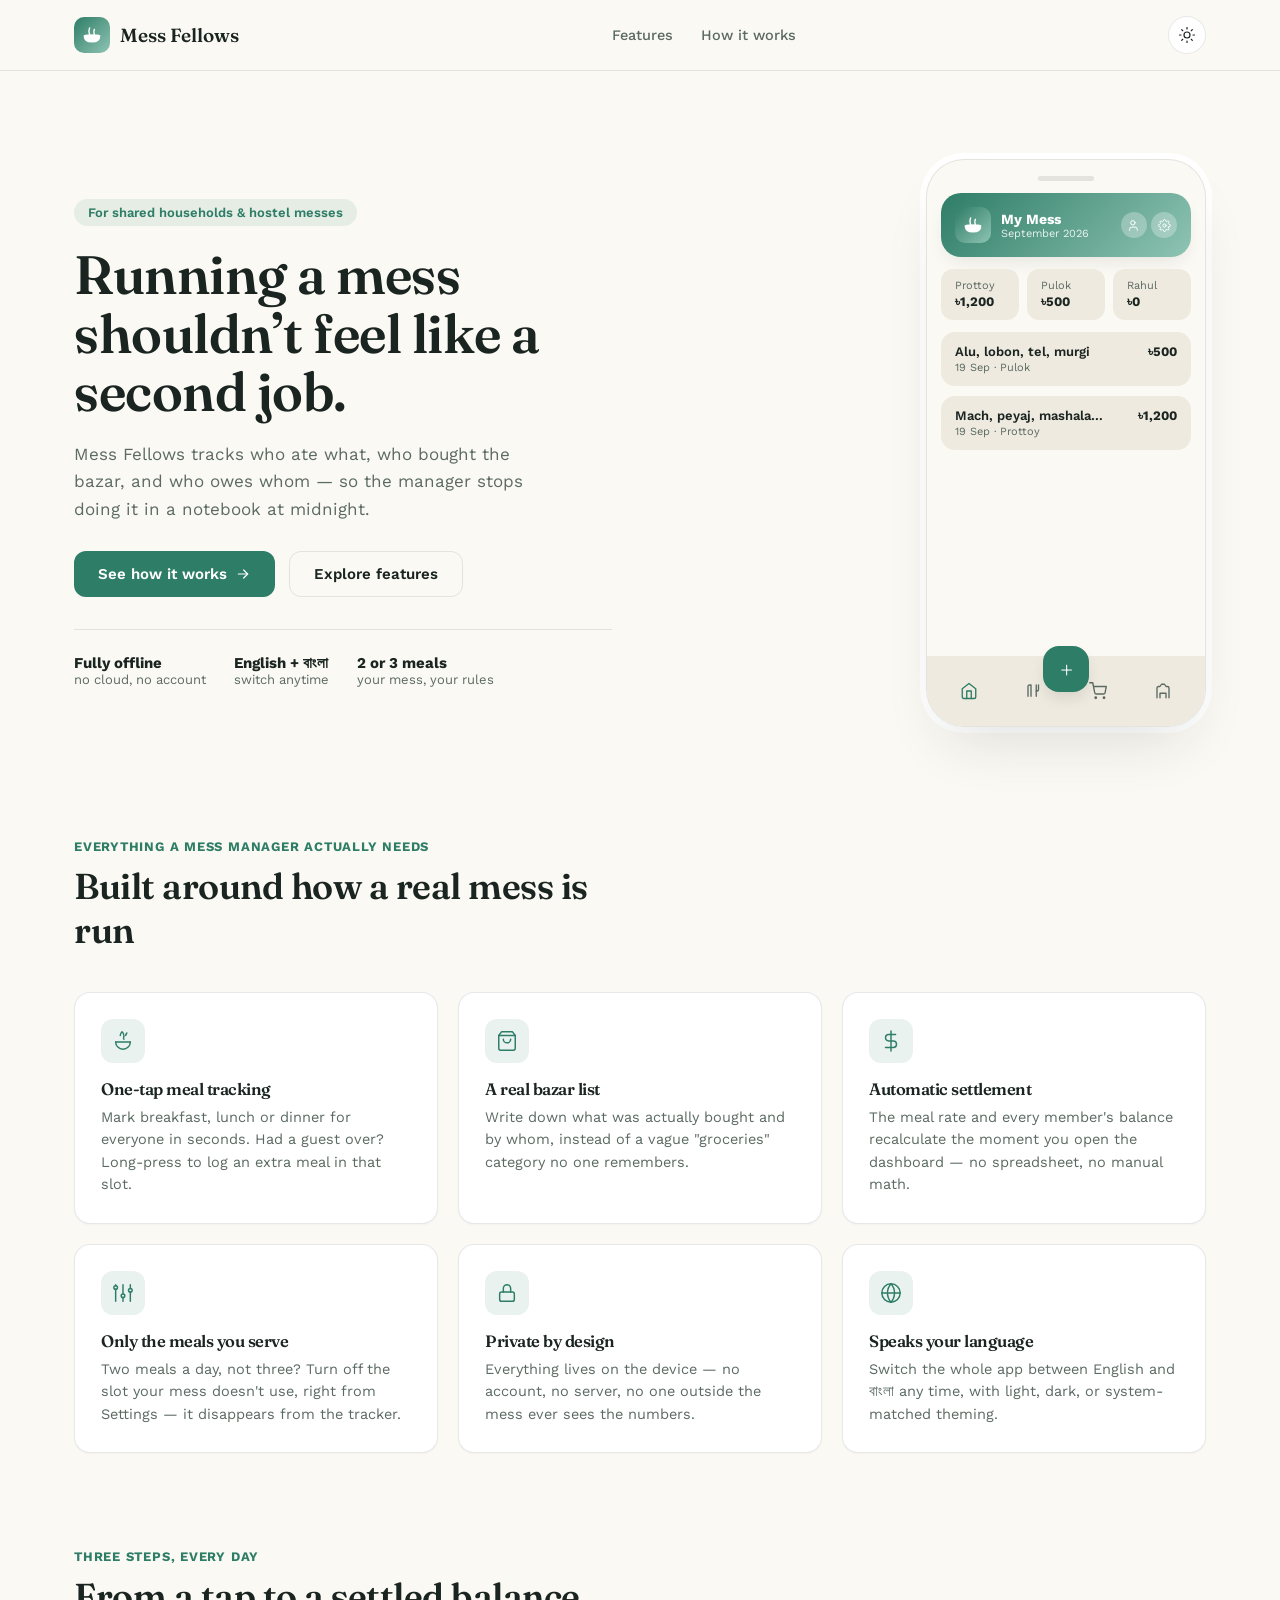
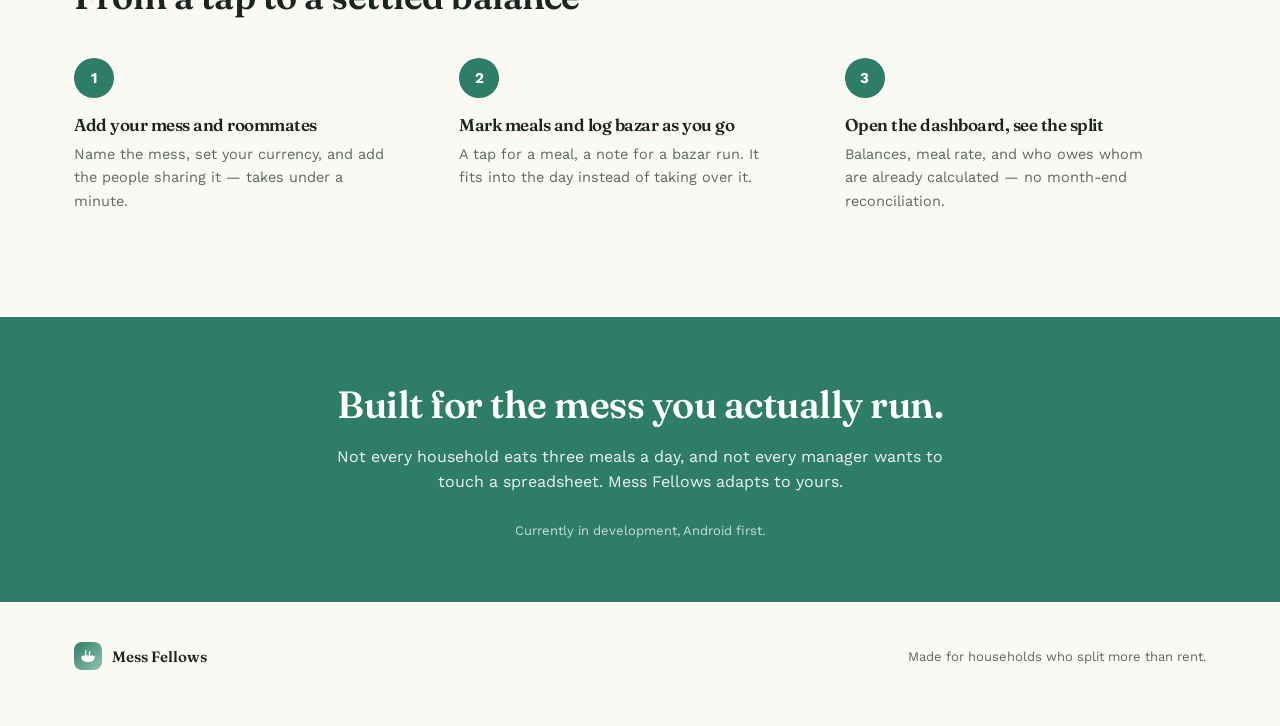
==== landing/index.html @ 395655fb "feat(landing): add a static marketing landing page Self-contained HTML/CSS/JS with no build step, re" ====
<!doctype html>
<html lang="en">
<head>
<meta charset="utf-8">
<meta name="viewport" content="width=device-width, initial-scale=1">
<title>Mess Fellows — meal &amp; bazar tracking for shared households</title>
<meta name="description" content="Mess Fellows tracks who ate what, who bought the bazar, and who owes whom — offline, private, and bilingual (English + বাংলা).">
<meta name="theme-color" content="#2E7D67">

<meta property="og:type" content="website">
<meta property="og:title" content="Mess Fellows — meal & bazar tracking for shared households">
<meta property="og:description" content="Tracks who ate what, who bought the bazar, and who owes whom. Offline, private, and bilingual.">
<meta name="twitter:card" content="summary">
<meta name="twitter:title" content="Mess Fellows">
<meta name="twitter:description" content="Meal & bazar tracking for shared households — offline, private, bilingual.">

<link rel="icon" type="image/svg+xml" href="favicon.svg">
<link rel="preconnect" href="https://fonts.googleapis.com">
<link rel="preconnect" href="https://fonts.gstatic.com" crossorigin>
<link href="https://fonts.googleapis.com/css2?family=Fraunces:opsz,wght@9..144,500;9..144,600;9..144,700&family=Work+Sans:wght@400;500;600;700&display=swap" rel="stylesheet">
<link rel="stylesheet" href="styles.css">
</head>
<body>

<header class="nav">
  <div class="wrap nav-inner">
    <a href="#top" class="brand">
      <span class="brand-mark" aria-hidden="true">
        <svg viewBox="0 0 100 100" width="20" height="20">
          <path d="M8 54 Q8 88 50 88 Q92 88 92 54 Q92 47 50 47 Q8 47 8 54 Z" fill="#fff"/>
          <ellipse cx="50" cy="54" rx="42" ry="7" fill="#fff" opacity=".62"/>
          <path d="M38 50 C38 40 30 36 38 15" stroke="#fff" stroke-width="7" stroke-linecap="round" fill="none"/>
          <path d="M62 50 C62 42 54 38 62 22" stroke="#fff" stroke-width="7" stroke-linecap="round" fill="none"/>
        </svg>
      </span>
      Mess Fellows
    </a>
    <nav class="nav-links" aria-label="Primary">
      <a href="#features">Features</a>
      <a href="#how-it-works">How it works</a>
    </nav>
    <button id="theme-toggle" class="theme-toggle" type="button" aria-label="Toggle dark mode">
      <svg id="icon-sun" width="18" height="18" viewBox="0 0 24 24" fill="none" stroke="currentColor" stroke-width="1.6" stroke-linecap="round" stroke-linejoin="round"><circle cx="12" cy="12" r="4"/><path d="M12 2v2"/><path d="M12 20v2"/><path d="M4.9 4.9l1.4 1.4"/><path d="M17.7 17.7l1.4 1.4"/><path d="M2 12h2"/><path d="M20 12h2"/><path d="M4.9 19.1l1.4-1.4"/><path d="M17.7 6.3l1.4-1.4"/></svg>
      <svg id="icon-moon" width="18" height="18" viewBox="0 0 24 24" fill="none" stroke="currentColor" stroke-width="1.6" stroke-linecap="round" stroke-linejoin="round" style="display:none"><path d="M21 12.8A9 9 0 1 1 11.2 3 7 7 0 0 0 21 12.8Z"/></svg>
    </button>
  </div>
</header>

<main id="top">
  <section class="hero">
    <div class="wrap hero-row">
      <div class="hero-copy reveal">
        <div class="eyebrow-badge">For shared households &amp; hostel messes</div>
        <h1>Running a mess shouldn&rsquo;t feel like a second job.</h1>
        <p class="lede">Mess Fellows tracks who ate what, who bought the bazar, and who owes whom — so the manager stops doing it in a notebook at midnight.</p>
        <div class="hero-actions">
          <a href="#how-it-works" class="btn btn-primary">
            See how it works
            <svg width="16" height="16" viewBox="0 0 24 24" fill="none" stroke="currentColor" stroke-width="1.8" stroke-linecap="round" stroke-linejoin="round"><path d="M5 12h14"/><path d="M13 6l6 6-6 6"/></svg>
          </a>
          <a href="#features" class="btn btn-ghost">Explore features</a>
        </div>
        <div class="stats-row">
          <div class="stat">
            <div class="stat-title">Fully offline</div>
            <div class="stat-sub">no cloud, no account</div>
          </div>
          <div class="stat">
            <div class="stat-title">English + বাংলা</div>
            <div class="stat-sub">switch anytime</div>
          </div>
          <div class="stat">
            <div class="stat-title">2 or 3 meals</div>
            <div class="stat-sub">your mess, your rules</div>
          </div>
        </div>
      </div>

      <div class="hero-art reveal">
        <div class="phone">
          <div class="phone-notch"></div>
          <div class="phone-header">
            <div class="phone-logo">
              <svg viewBox="0 0 100 100" width="20" height="20">
                <path d="M8 54 Q8 88 50 88 Q92 88 92 54 Q92 47 50 47 Q8 47 8 54 Z" fill="#fff"/>
                <ellipse cx="50" cy="54" rx="42" ry="7" fill="#fff" opacity=".62"/>
                <path d="M38 50 C38 40 30 36 38 15" stroke="#fff" stroke-width="7" stroke-linecap="round" fill="none"/>
                <path d="M62 50 C62 42 54 38 62 22" stroke="#fff" stroke-width="7" stroke-linecap="round" fill="none"/>
              </svg>
            </div>
            <div class="phone-title-group">
              <div class="phone-title">My Mess</div>
              <div class="phone-sub">September 2026</div>
            </div>
            <div class="phone-actions">
              <span class="phone-action-btn" aria-hidden="true">
                <svg width="13" height="13" viewBox="0 0 24 24" fill="none" stroke="currentColor" stroke-width="1.8" stroke-linecap="round" stroke-linejoin="round"><path d="M17 21v-2a4 4 0 0 0-4-4H7a4 4 0 0 0-4 4v2"/><circle cx="9" cy="7" r="4"/></svg>
              </span>
              <span class="phone-action-btn" aria-hidden="true">
                <svg width="13" height="13" viewBox="0 0 24 24" fill="none" stroke="currentColor" stroke-width="1.8" stroke-linecap="round" stroke-linejoin="round"><circle cx="12" cy="12" r="3"/><path d="M19.4 15a1.65 1.65 0 0 0 .33 1.82l.06.06a2 2 0 1 1-2.83 2.83l-.06-.06a1.65 1.65 0 0 0-1.82-.33 1.65 1.65 0 0 0-1 1.51V21a2 2 0 0 1-4 0v-.09A1.65 1.65 0 0 0 9 19.4a1.65 1.65 0 0 0-1.82.33l-.06.06a2 2 0 1 1-2.83-2.83l.06-.06A1.65 1.65 0 0 0 4.68 15a1.65 1.65 0 0 0-1.51-1H3a2 2 0 0 1 0-4h.09A1.65 1.65 0 0 0 4.6 9a1.65 1.65 0 0 0-.33-1.82l-.06-.06a2 2 0 1 1 2.83-2.83l.06.06A1.65 1.65 0 0 0 9 4.6a1.65 1.65 0 0 0 1-1.51V3a2 2 0 0 1 4 0v.09a1.65 1.65 0 0 0 1 1.51 1.65 1.65 0 0 0 1.82-.33l.06-.06a2 2 0 1 1 2.83 2.83l-.06.06A1.65 1.65 0 0 0 19.4 9a1.65 1.65 0 0 0 1.51 1H21a2 2 0 0 1 0 4h-.09a1.65 1.65 0 0 0-1.51 1z"/></svg>
              </span>
            </div>
          </div>

          <div class="phone-chips">
            <div class="chip"><div class="chip-label">Prottoy</div><div class="chip-amount">৳1,200</div></div>
            <div class="chip"><div class="chip-label">Pulok</div><div class="chip-amount">৳500</div></div>
            <div class="chip"><div class="chip-label">Rahul</div><div class="chip-amount">৳0</div></div>
          </div>

          <div class="phone-entry">
            <div class="entry-text">
              <div class="entry-title">Alu, lobon, tel, murgi</div>
              <div class="entry-meta">19 Sep · Pulok</div>
            </div>
            <div class="entry-amount">৳500</div>
          </div>
          <div class="phone-entry">
            <div class="entry-text">
              <div class="entry-title">Mach, peyaj, mashala, sobji&hellip;</div>
              <div class="entry-meta">19 Sep · Prottoy</div>
            </div>
            <div class="entry-amount">৳1,200</div>
          </div>

          <div class="phone-navbar">
            <svg class="nav-icon active" width="18" height="18" viewBox="0 0 24 24" fill="none" stroke="currentColor" stroke-width="1.8" stroke-linecap="round" stroke-linejoin="round"><path d="M3 9l9-7 9 7v11a2 2 0 0 1-2 2H5a2 2 0 0 1-2-2z"/><path d="M9 22V12h6v10"/></svg>
            <svg class="nav-icon" width="18" height="18" viewBox="0 0 24 24" fill="none" stroke="currentColor" stroke-width="1.8" stroke-linecap="round" stroke-linejoin="round"><path d="M4 19V6a2 2 0 0 1 2-2h2v15"/><path d="M15 4v15"/><path d="M18 4v6a2 2 0 0 1-2 2h-1"/></svg>
            <svg class="nav-icon" width="18" height="18" viewBox="0 0 24 24" fill="none" stroke="currentColor" stroke-width="1.8" stroke-linecap="round" stroke-linejoin="round"><circle cx="9" cy="21" r="1"/><circle cx="20" cy="21" r="1"/><path d="M1 1h4l2.68 13.39a2 2 0 0 0 2 1.61h9.72a2 2 0 0 0 2-1.61L23 6H6"/></svg>
            <svg class="nav-icon" width="18" height="18" viewBox="0 0 24 24" fill="none" stroke="currentColor" stroke-width="1.8" stroke-linecap="round" stroke-linejoin="round"><path d="M4 21V8a2 2 0 0 1 2-2h2l2-3h4l2 3h2a2 2 0 0 1 2 2v13"/><path d="M8 21v-6h8v6"/></svg>
          </div>
          <div class="phone-fab">+</div>
        </div>
      </div>
    </div>
  </section>

  <section id="features" class="section">
    <div class="wrap">
      <div class="section-head reveal">
        <div class="eyebrow">Everything a mess manager actually needs</div>
        <h2>Built around how a real mess is run</h2>
      </div>
      <div class="features-grid">
        <div class="feature-card reveal">
          <div class="feature-icon">
            <svg width="22" height="22" viewBox="0 0 24 24" fill="none" stroke="currentColor" stroke-width="1.6" stroke-linecap="round" stroke-linejoin="round"><path d="M4 13a8 8 0 0 0 16 0"/><path d="M4 13h16"/><path d="M9 6c0-2 2-4 2-4s2 2 2 4-1 3 0 4"/><path d="M15 6c0-1.5 1.2-2.6 1.2-2.6"/></svg>
          </div>
          <h3>One-tap meal tracking</h3>
          <p>Mark breakfast, lunch or dinner for everyone in seconds. Had a guest over? Long-press to log an extra meal in that slot.</p>
        </div>
        <div class="feature-card reveal">
          <div class="feature-icon">
            <svg width="22" height="22" viewBox="0 0 24 24" fill="none" stroke="currentColor" stroke-width="1.6" stroke-linecap="round" stroke-linejoin="round"><path d="M6 2 3 6v14a2 2 0 0 0 2 2h14a2 2 0 0 0 2-2V6l-3-4Z"/><path d="M3 6h18"/><path d="M16 10a4 4 0 0 1-8 0"/></svg>
          </div>
          <h3>A real bazar list</h3>
          <p>Write down what was actually bought and by whom, instead of a vague "groceries" category no one remembers.</p>
        </div>
        <div class="feature-card reveal">
          <div class="feature-icon">
            <svg width="22" height="22" viewBox="0 0 24 24" fill="none" stroke="currentColor" stroke-width="1.6" stroke-linecap="round" stroke-linejoin="round"><path d="M12 1v22"/><path d="M17 5H9.5a3.5 3.5 0 0 0 0 7h5a3.5 3.5 0 0 1 0 7H6"/></svg>
          </div>
          <h3>Automatic settlement</h3>
          <p>The meal rate and every member's balance recalculate the moment you open the dashboard — no spreadsheet, no manual math.</p>
        </div>
        <div class="feature-card reveal">
          <div class="feature-icon">
            <svg width="22" height="22" viewBox="0 0 24 24" fill="none" stroke="currentColor" stroke-width="1.6" stroke-linecap="round" stroke-linejoin="round"><circle cx="4" cy="6" r="2"/><path d="M4 8v13"/><path d="M4 3v1"/><circle cx="12" cy="15" r="2"/><path d="M12 17v4"/><path d="M12 3v10"/><circle cx="20" cy="9" r="2"/><path d="M20 11v10"/><path d="M20 3v4"/></svg>
          </div>
          <h3>Only the meals you serve</h3>
          <p>Two meals a day, not three? Turn off the slot your mess doesn't use, right from Settings — it disappears from the tracker.</p>
        </div>
        <div class="feature-card reveal">
          <div class="feature-icon">
            <svg width="22" height="22" viewBox="0 0 24 24" fill="none" stroke="currentColor" stroke-width="1.6" stroke-linecap="round" stroke-linejoin="round"><rect x="4" y="11" width="16" height="10" rx="2"/><path d="M8 11V7a4 4 0 0 1 8 0v4"/></svg>
          </div>
          <h3>Private by design</h3>
          <p>Everything lives on the device — no account, no server, no one outside the mess ever sees the numbers.</p>
        </div>
        <div class="feature-card reveal">
          <div class="feature-icon">
            <svg width="22" height="22" viewBox="0 0 24 24" fill="none" stroke="currentColor" stroke-width="1.6" stroke-linecap="round" stroke-linejoin="round"><circle cx="12" cy="12" r="10"/><path d="M2 12h20"/><path d="M12 2a15 15 0 0 1 0 20 15 15 0 0 1 0-20Z"/></svg>
          </div>
          <h3>Speaks your language</h3>
          <p>Switch the whole app between English and বাংলা any time, with light, dark, or system-matched theming.</p>
        </div>
      </div>
    </div>
  </section>

  <section id="how-it-works" class="section">
    <div class="wrap">
      <div class="section-head reveal">
        <div class="eyebrow">Three steps, every day</div>
        <h2>From a tap to a settled balance</h2>
      </div>
      <div class="steps">
        <div class="step reveal">
          <div class="step-num">1</div>
          <h3>Add your mess and roommates</h3>
          <p>Name the mess, set your currency, and add the people sharing it — takes under a minute.</p>
        </div>
        <div class="step reveal">
          <div class="step-num">2</div>
          <h3>Mark meals and log bazar as you go</h3>
          <p>A tap for a meal, a note for a bazar run. It fits into the day instead of taking over it.</p>
        </div>
        <div class="step reveal">
          <div class="step-num">3</div>
          <h3>Open the dashboard, see the split</h3>
          <p>Balances, meal rate, and who owes whom are already calculated — no month-end reconciliation.</p>
        </div>
      </div>
    </div>
  </section>

  <section class="cta-band">
    <div class="wrap cta-inner reveal">
      <h2>Built for the mess you actually run.</h2>
      <p>Not every household eats three meals a day, and not every manager wants to touch a spreadsheet. Mess Fellows adapts to yours.</p>
      <div class="cta-note">Currently in development, Android first.</div>
    </div>
  </section>
</main>

<footer class="footer">
  <div class="wrap footer-inner">
    <div class="brand brand-footer">
      <span class="brand-mark brand-mark-sm" aria-hidden="true">
        <svg viewBox="0 0 100 100" width="16" height="16">
          <path d="M8 54 Q8 88 50 88 Q92 88 92 54 Q92 47 50 47 Q8 47 8 54 Z" fill="#fff"/>
          <ellipse cx="50" cy="54" rx="42" ry="7" fill="#fff" opacity=".62"/>
          <path d="M38 50 C38 40 30 36 38 15" stroke="#fff" stroke-width="7" stroke-linecap="round" fill="none"/>
          <path d="M62 50 C62 42 54 38 62 22" stroke="#fff" stroke-width="7" stroke-linecap="round" fill="none"/>
        </svg>
      </span>
      Mess Fellows
    </div>
    <div class="footer-note">Made for households who split more than rent.</div>
  </div>
</footer>

<script src="script.js" defer></script>
</body>
</html>
---- landing/styles.css ----
:root {
  --bg: #FBF9F4;
  --surface: #FFFFFF;
  --surface-high: #EFEAE0;
  --text: #1A2420;
  --text-muted: #5B6A62;
  --accent: #2E7D67;
  --accent-light: #8FC4B3;
  --on-accent: #FFFFFF;
  --border: rgba(20, 36, 30, 0.10);
  --accent-tint: rgba(46, 125, 103, 0.10);
  --shadow: rgba(20, 36, 30, 0.14);
}

@media (prefers-color-scheme: dark) {
  :root:not([data-theme="light"]) {
    --bg: #0F1512;
    --surface: #1B211E;
    --surface-high: #303633;
    --text: #E7ECE8;
    --text-muted: #A9B3AE;
    --accent-light: #4F9080;
    --border: rgba(255, 255, 255, 0.10);
    --accent-tint: rgba(46, 125, 103, 0.24);
    --shadow: rgba(0, 0, 0, 0.5);
  }
}

:root[data-theme="dark"] {
  --bg: #0F1512;
  --surface: #1B211E;
  --surface-high: #303633;
  --text: #E7ECE8;
  --text-muted: #A9B3AE;
  --accent-light: #4F9080;
  --border: rgba(255, 255, 255, 0.10);
  --accent-tint: rgba(46, 125, 103, 0.24);
  --shadow: rgba(0, 0, 0, 0.5);
}

* { box-sizing: border-box; }

html { scroll-behavior: smooth; }

body {
  margin: 0;
  background: var(--bg);
  color: var(--text);
  font-family: 'Work Sans', system-ui, sans-serif;
  transition: background .25s ease, color .25s ease;
}

.wrap { max-width: 1180px; margin: 0 auto; padding: 0 24px; }

h1, h2, h3 {
  font-family: 'Fraunces', serif;
  font-weight: 600;
  letter-spacing: -0.5px;
  margin: 0;
}

p { margin: 0; }

a { color: inherit; text-decoration: none; }

/* Nav */
.nav {
  position: sticky;
  top: 0;
  z-index: 20;
  backdrop-filter: blur(10px);
  background: color-mix(in srgb, var(--bg) 82%, transparent);
  border-bottom: 1px solid var(--border);
}
.nav-inner { display: flex; align-items: center; justify-content: space-between; gap: 16px; padding: 16px 24px; }
.brand { display: flex; align-items: center; gap: 10px; font-family: 'Fraunces', serif; font-weight: 600; font-size: 19px; }
.brand-mark { width: 36px; height: 36px; border-radius: 10px; background: linear-gradient(135deg, var(--accent), var(--accent-light)); display: flex; align-items: center; justify-content: center; flex-shrink: 0; }
.brand-mark-sm { width: 28px; height: 28px; border-radius: 8px; }
.nav-links { display: flex; align-items: center; gap: 28px; font-size: 14.5px; font-weight: 500; color: var(--text-muted); }
.nav-links a { transition: opacity .15s ease; }
.nav-links a:hover { opacity: .65; }

.theme-toggle {
  width: 38px; height: 38px; border-radius: 999px;
  border: 1px solid var(--border); background: var(--surface); color: var(--text);
  display: flex; align-items: center; justify-content: center; cursor: pointer;
  transition: transform .15s ease;
}
.theme-toggle:hover { transform: scale(1.06); }

/* Hero */
.hero { padding: clamp(40px, 7vw, 88px) 0 40px; }
.hero-row { display: flex; align-items: center; gap: 56px; }
.hero-copy { max-width: 560px; flex: 1; }
.eyebrow-badge {
  display: inline-flex; align-items: center; gap: 8px;
  padding: 6px 14px; border-radius: 999px;
  background: var(--accent-tint); color: var(--accent);
  font-size: 13px; font-weight: 600; margin-bottom: 20px;
}
h1 { font-size: clamp(34px, 4.6vw, 54px); line-height: 1.08; margin-bottom: 20px; }
.lede { font-size: 17px; line-height: 1.6; color: var(--text-muted); max-width: 480px; margin-bottom: 28px; }
.hero-actions { display: flex; flex-wrap: wrap; gap: 14px; margin-bottom: 32px; }

.btn { display: inline-flex; align-items: center; gap: 8px; padding: 13px 24px; border-radius: 12px; font-weight: 600; font-size: 15px; }
.btn-primary { background: var(--accent); color: var(--on-accent); transition: filter .15s ease, transform .15s ease; }
.btn-primary:hover { filter: brightness(0.93); transform: translateY(-1px); }
.btn-ghost { border: 1px solid var(--border); color: var(--text); transition: background .15s ease; }
.btn-ghost:hover { background: var(--surface-high); }

.stats-row { display: flex; gap: 28px; padding-top: 24px; border-top: 1px solid var(--border); flex-wrap: wrap; }
.stat-title { font-weight: 700; font-size: 15px; }
.stat-sub { font-size: 13px; color: var(--text-muted); }

.hero-art { flex: 1; display: flex; justify-content: flex-end; }

/* Phone mockup */
.phone {
  width: 280px; height: 568px; border-radius: 38px;
  background: var(--bg); border: 1px solid var(--border);
  box-shadow: 0 30px 60px -20px var(--shadow), 0 0 0 6px var(--surface);
  padding: 14px; position: relative; overflow: hidden;
}
.phone-notch { width: 56px; height: 5px; border-radius: 99px; background: var(--border); margin: 2px auto 12px; }
.phone-header {
  background: linear-gradient(135deg, var(--accent), var(--accent-light));
  border-radius: 20px; padding: 14px; display: flex; align-items: center; gap: 10px;
  box-shadow: 0 8px 20px -8px var(--shadow);
}
.phone-logo { width: 36px; height: 36px; border-radius: 10px; background: linear-gradient(135deg, var(--accent), var(--accent-light)); display: flex; align-items: center; justify-content: center; flex-shrink: 0; }
.phone-title-group { flex: 1; min-width: 0; }
.phone-title { font-weight: 700; font-size: 14px; color: #fff; }
.phone-sub { font-size: 11px; color: rgba(255,255,255,0.85); }
.phone-actions { display: flex; gap: 4px; }
.phone-action-btn { width: 26px; height: 26px; border-radius: 99px; background: rgba(255,255,255,0.28); display: flex; align-items: center; justify-content: center; color: #fff; }

.phone-chips { display: flex; gap: 8px; margin: 12px 0; }
.chip { background: var(--surface-high); border-radius: 12px; padding: 10px 14px; min-width: 78px; }
.chip-label { font-size: 11px; color: var(--text-muted); margin-bottom: 2px; }
.chip-amount { font-size: 13px; font-weight: 700; color: var(--text); }

.phone-entry { background: var(--surface-high); border-radius: 14px; padding: 12px 14px; margin-bottom: 10px; display: flex; justify-content: space-between; gap: 10px; align-items: flex-start; }
.entry-text { min-width: 0; }
.entry-title { font-weight: 600; font-size: 13px; color: var(--text); white-space: nowrap; overflow: hidden; text-overflow: ellipsis; max-width: 150px; }
.entry-meta { font-size: 11px; color: var(--text-muted); margin-top: 2px; }
.entry-amount { font-weight: 700; font-size: 13px; color: var(--text); flex-shrink: 0; }

.phone-navbar {
  position: absolute; bottom: 0; left: 0; right: 0; height: 70px;
  background: var(--surface-high); border-radius: 0 0 36px 36px;
  display: flex; align-items: center; justify-content: space-around; padding: 0 10px;
}
.nav-icon { color: var(--text-muted); }
.nav-icon.active { color: var(--accent); }
.phone-fab {
  position: absolute; bottom: 34px; left: 50%; transform: translateX(-50%);
  width: 46px; height: 46px; border-radius: 16px; background: var(--accent);
  box-shadow: 0 8px 16px -4px var(--shadow);
  display: flex; align-items: center; justify-content: center;
  color: var(--on-accent); font-size: 22px; font-weight: 300;
}

/* Sections */
.section { padding: 72px 0 24px; }
.section-head { max-width: 560px; margin-bottom: 40px; }
.eyebrow { font-size: 13px; font-weight: 700; letter-spacing: .06em; text-transform: uppercase; color: var(--accent); margin-bottom: 10px; }
h2 { font-size: clamp(26px, 3.2vw, 36px); }

.features-grid { display: grid; grid-template-columns: repeat(auto-fit, minmax(280px, 1fr)); gap: 20px; }
.feature-card {
  background: var(--surface); border: 1px solid var(--border); border-radius: 16px; padding: 26px;
  box-shadow: 0 1px 2px rgba(0,0,0,0.03);
  transition: transform .18s ease, box-shadow .18s ease;
}
.feature-card:hover { transform: translateY(-3px); }
.feature-icon {
  width: 44px; height: 44px; border-radius: 12px;
  background: var(--accent-tint); color: var(--accent);
  display: flex; align-items: center; justify-content: center; margin-bottom: 16px;
}
.feature-card h3 { font-size: 16.5px; margin-bottom: 8px; }
.feature-card p { font-size: 14.5px; line-height: 1.55; color: var(--text-muted); }

.steps { display: flex; gap: 24px; flex-wrap: wrap; }
.step { flex: 1; min-width: 220px; }
.step-num {
  width: 40px; height: 40px; border-radius: 999px; background: var(--accent); color: var(--on-accent);
  display: flex; align-items: center; justify-content: center; font-weight: 700; font-size: 15px; margin-bottom: 16px;
}
.step h3 { font-size: 17px; margin-bottom: 8px; }
.step p { font-size: 14.5px; line-height: 1.6; color: var(--text-muted); max-width: 320px; }

.cta-band { margin: 80px 0 0; background: var(--accent); color: var(--on-accent); }
.cta-inner { padding: 64px 24px; text-align: center; max-width: 700px; }
.cta-band h2 { font-size: clamp(26px, 3.6vw, 38px); margin-bottom: 16px; }
.cta-band p { font-size: 16px; line-height: 1.6; opacity: .92; }
.cta-note { margin-top: 28px; font-size: 13px; opacity: .75; }

.footer-inner { padding: 40px 24px 56px; display: flex; flex-wrap: wrap; align-items: center; justify-content: space-between; gap: 16px; }
.brand-footer { font-size: 15px; }
.footer-note { font-size: 13px; color: var(--text-muted); }

/* Reveal-on-scroll */
.reveal { opacity: 0; transform: translateY(14px); transition: opacity .5s ease, transform .5s ease; }
.reveal.is-visible { opacity: 1; transform: none; }
@media (prefers-reduced-motion: reduce) {
  .reveal { opacity: 1; transform: none; transition: none; }
  html { scroll-behavior: auto; }
}

@media (max-width: 860px) {
  .hero-row { flex-direction: column; }
  .hero-copy { max-width: 100%; }
  .hero-art { justify-content: center; }
  .nav-links { display: none; }
  .steps { flex-direction: column; }
}
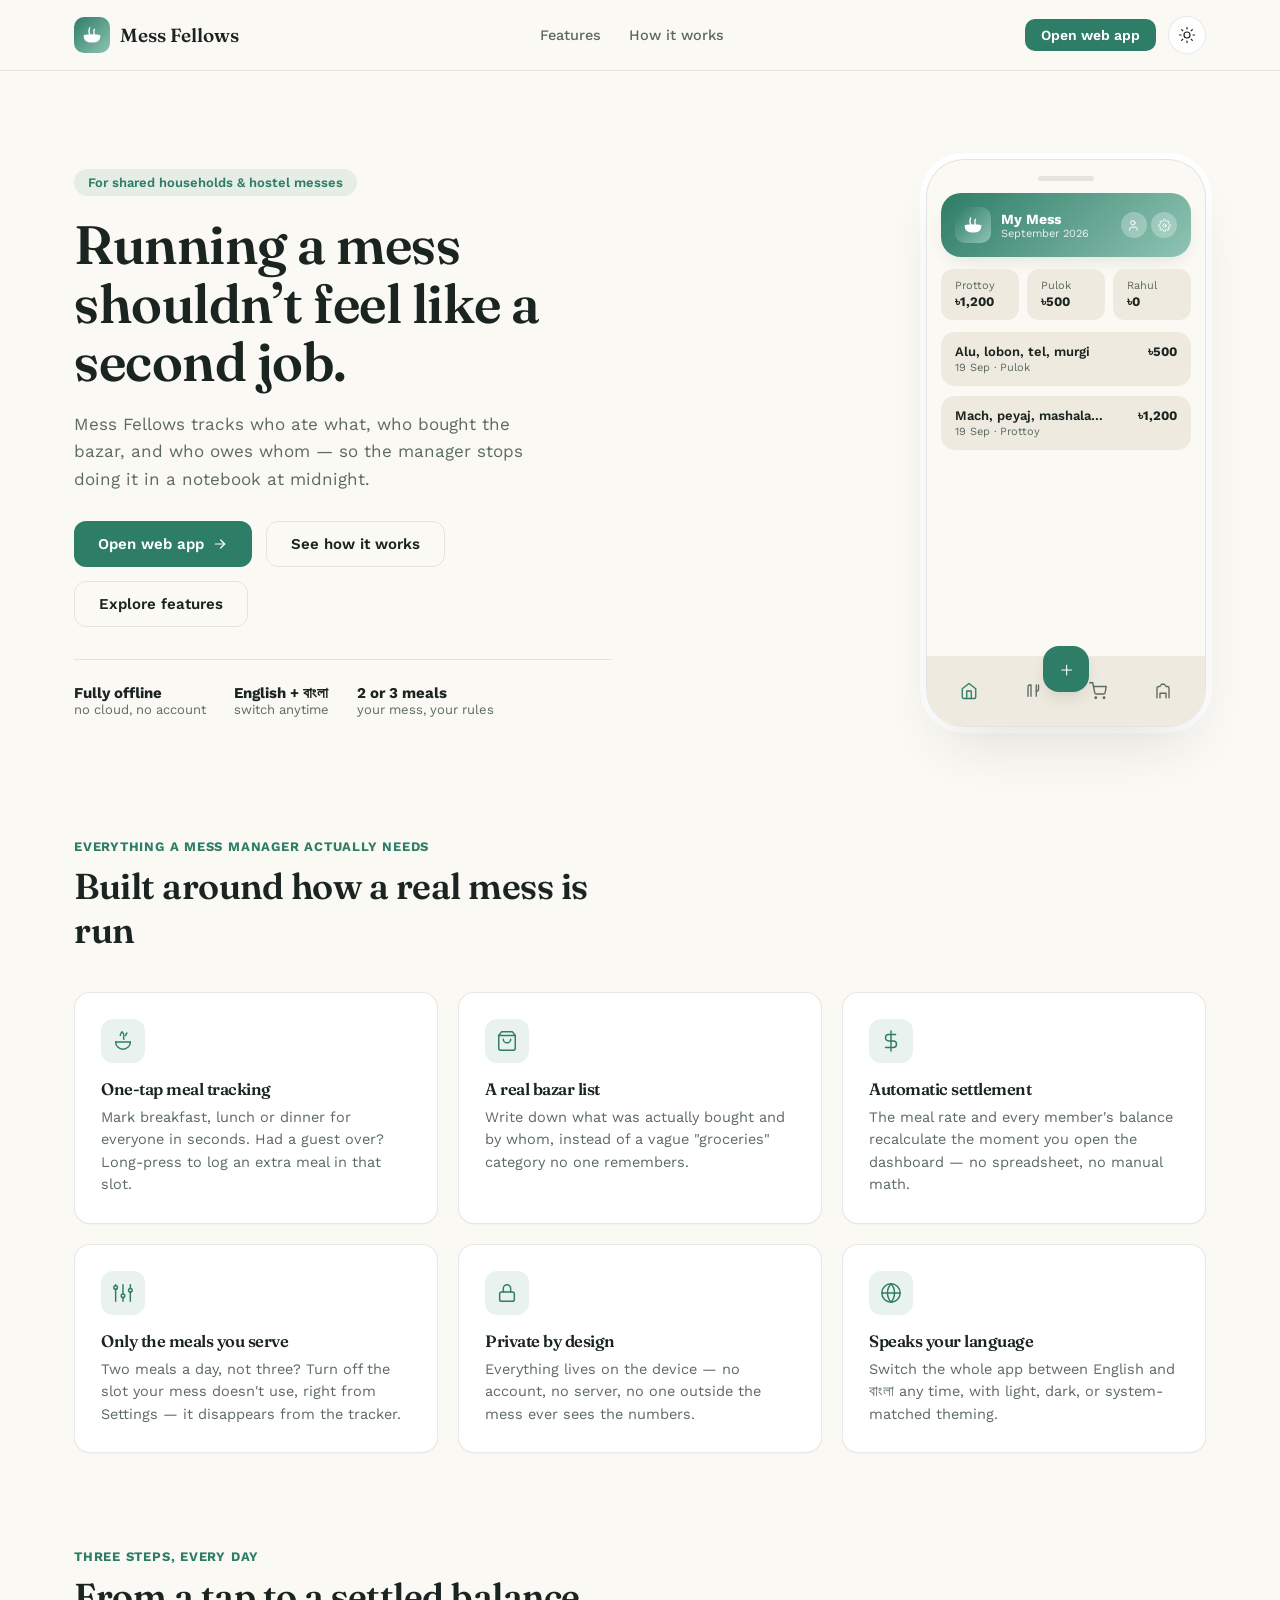
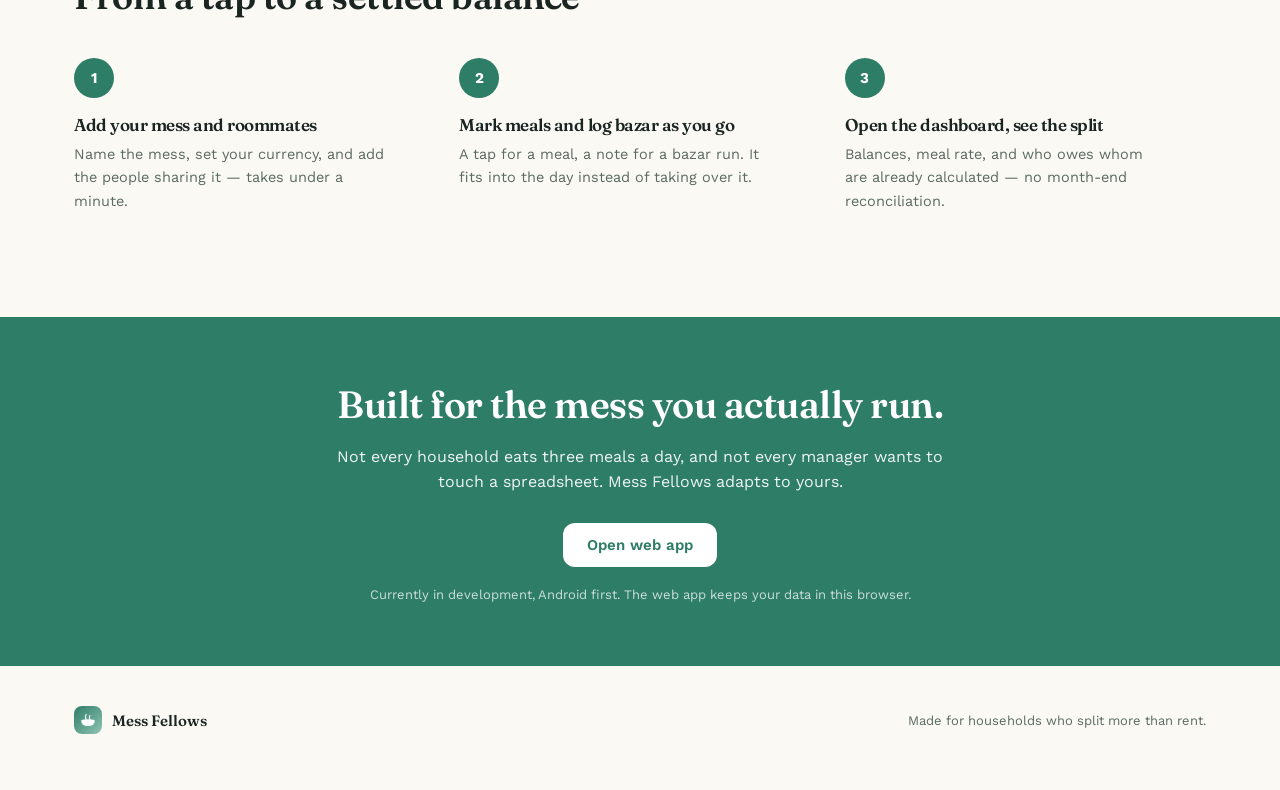
==== commit e8233c2d: "feat(landing): add Open web app links to nav, hero and CTA band" ====
--- a/landing/index.html
+++ b/landing/index.html
@@ -39,10 +39,13 @@
       <a href="#features">Features</a>
       <a href="#how-it-works">How it works</a>
     </nav>
-    <button id="theme-toggle" class="theme-toggle" type="button" aria-label="Toggle dark mode">
-      <svg id="icon-sun" width="18" height="18" viewBox="0 0 24 24" fill="none" stroke="currentColor" stroke-width="1.6" stroke-linecap="round" stroke-linejoin="round"><circle cx="12" cy="12" r="4"/><path d="M12 2v2"/><path d="M12 20v2"/><path d="M4.9 4.9l1.4 1.4"/><path d="M17.7 17.7l1.4 1.4"/><path d="M2 12h2"/><path d="M20 12h2"/><path d="M4.9 19.1l1.4-1.4"/><path d="M17.7 6.3l1.4-1.4"/></svg>
-      <svg id="icon-moon" width="18" height="18" viewBox="0 0 24 24" fill="none" stroke="currentColor" stroke-width="1.6" stroke-linecap="round" stroke-linejoin="round" style="display:none"><path d="M21 12.8A9 9 0 1 1 11.2 3 7 7 0 0 0 21 12.8Z"/></svg>
-    </button>
+    <div class="nav-actions">
+      <a href="app/" class="btn btn-primary btn-sm">Open web app</a>
+      <button id="theme-toggle" class="theme-toggle" type="button" aria-label="Toggle dark mode">
+        <svg id="icon-sun" width="18" height="18" viewBox="0 0 24 24" fill="none" stroke="currentColor" stroke-width="1.6" stroke-linecap="round" stroke-linejoin="round"><circle cx="12" cy="12" r="4"/><path d="M12 2v2"/><path d="M12 20v2"/><path d="M4.9 4.9l1.4 1.4"/><path d="M17.7 17.7l1.4 1.4"/><path d="M2 12h2"/><path d="M20 12h2"/><path d="M4.9 19.1l1.4-1.4"/><path d="M17.7 6.3l1.4-1.4"/></svg>
+        <svg id="icon-moon" width="18" height="18" viewBox="0 0 24 24" fill="none" stroke="currentColor" stroke-width="1.6" stroke-linecap="round" stroke-linejoin="round" style="display:none"><path d="M21 12.8A9 9 0 1 1 11.2 3 7 7 0 0 0 21 12.8Z"/></svg>
+      </button>
+    </div>
   </div>
 </header>
 
@@ -54,10 +57,11 @@
         <h1>Running a mess shouldn&rsquo;t feel like a second job.</h1>
         <p class="lede">Mess Fellows tracks who ate what, who bought the bazar, and who owes whom — so the manager stops doing it in a notebook at midnight.</p>
         <div class="hero-actions">
-          <a href="#how-it-works" class="btn btn-primary">
-            See how it works
+          <a href="app/" class="btn btn-primary">
+            Open web app
             <svg width="16" height="16" viewBox="0 0 24 24" fill="none" stroke="currentColor" stroke-width="1.8" stroke-linecap="round" stroke-linejoin="round"><path d="M5 12h14"/><path d="M13 6l6 6-6 6"/></svg>
           </a>
+          <a href="#how-it-works" class="btn btn-ghost">See how it works</a>
           <a href="#features" class="btn btn-ghost">Explore features</a>
         </div>
         <div class="stats-row">
@@ -218,7 +222,8 @@
     <div class="wrap cta-inner reveal">
       <h2>Built for the mess you actually run.</h2>
       <p>Not every household eats three meals a day, and not every manager wants to touch a spreadsheet. Mess Fellows adapts to yours.</p>
-      <div class="cta-note">Currently in development, Android first.</div>
+      <a href="app/" class="btn btn-light">Open web app</a>
+      <div class="cta-note">Currently in development, Android first. The web app keeps your data in this browser.</div>
     </div>
   </section>
 </main>
--- a/landing/styles.css
+++ b/landing/styles.css
@@ -77,6 +77,7 @@
 .brand-mark { width: 36px; height: 36px; border-radius: 10px; background: linear-gradient(135deg, var(--accent), var(--accent-light)); display: flex; align-items: center; justify-content: center; flex-shrink: 0; }
 .brand-mark-sm { width: 28px; height: 28px; border-radius: 8px; }
 .nav-links { display: flex; align-items: center; gap: 28px; font-size: 14.5px; font-weight: 500; color: var(--text-muted); }
+.nav-actions { display: flex; align-items: center; gap: 12px; }
 .nav-links a { transition: opacity .15s ease; }
 .nav-links a:hover { opacity: .65; }
 
@@ -107,6 +108,9 @@
 .btn-primary:hover { filter: brightness(0.93); transform: translateY(-1px); }
 .btn-ghost { border: 1px solid var(--border); color: var(--text); transition: background .15s ease; }
 .btn-ghost:hover { background: var(--surface-high); }
+.btn-light { background: var(--on-accent); color: var(--accent); margin-top: 28px; transition: filter .15s ease, transform .15s ease; }
+.btn-light:hover { filter: brightness(0.94); transform: translateY(-1px); }
+.btn-sm { padding: 8px 16px; border-radius: 10px; font-size: 14px; }
 
 .stats-row { display: flex; gap: 28px; padding-top: 24px; border-top: 1px solid var(--border); flex-wrap: wrap; }
 .stat-title { font-weight: 700; font-size: 15px; }
@@ -194,7 +198,7 @@
 .cta-inner { padding: 64px 24px; text-align: center; max-width: 700px; }
 .cta-band h2 { font-size: clamp(26px, 3.6vw, 38px); margin-bottom: 16px; }
 .cta-band p { font-size: 16px; line-height: 1.6; opacity: .92; }
-.cta-note { margin-top: 28px; font-size: 13px; opacity: .75; }
+.cta-note { margin-top: 20px; font-size: 13px; opacity: .75; }
 
 .footer-inner { padding: 40px 24px 56px; display: flex; flex-wrap: wrap; align-items: center; justify-content: space-between; gap: 16px; }
 .brand-footer { font-size: 15px; }
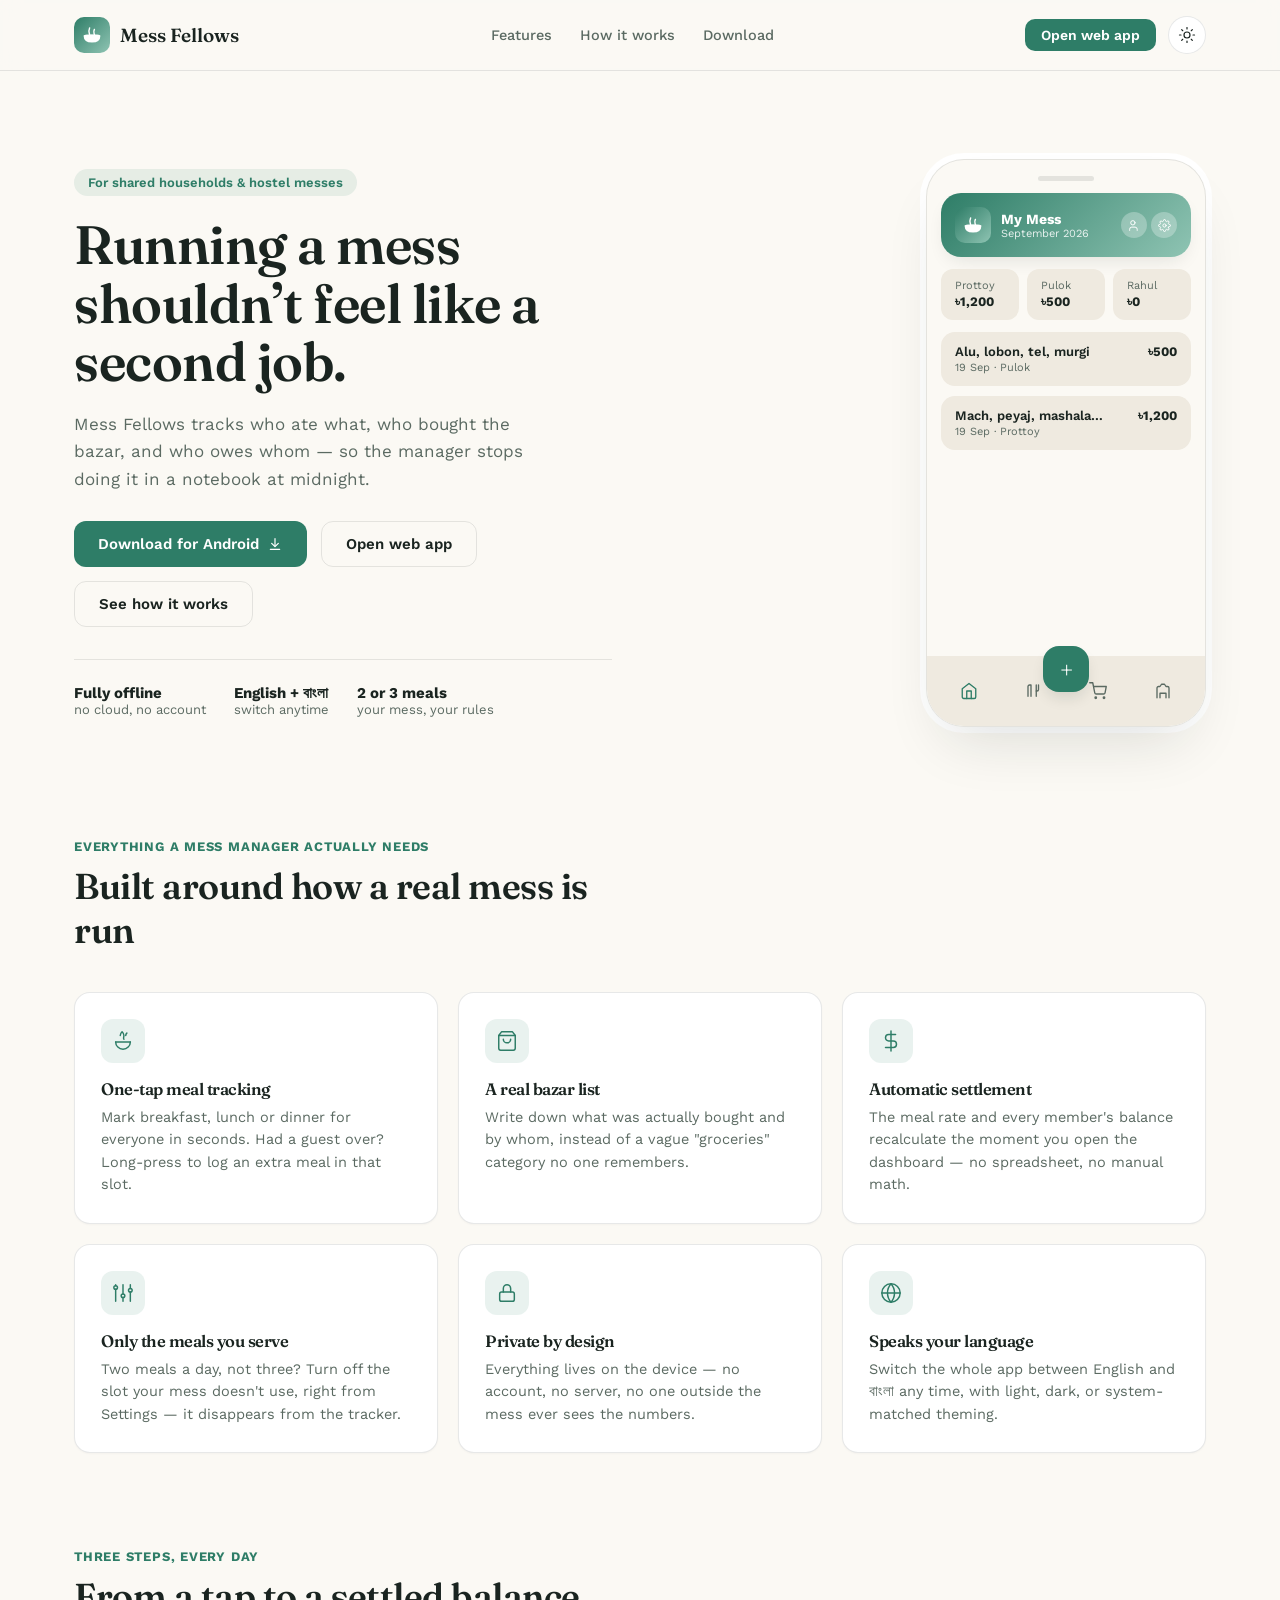
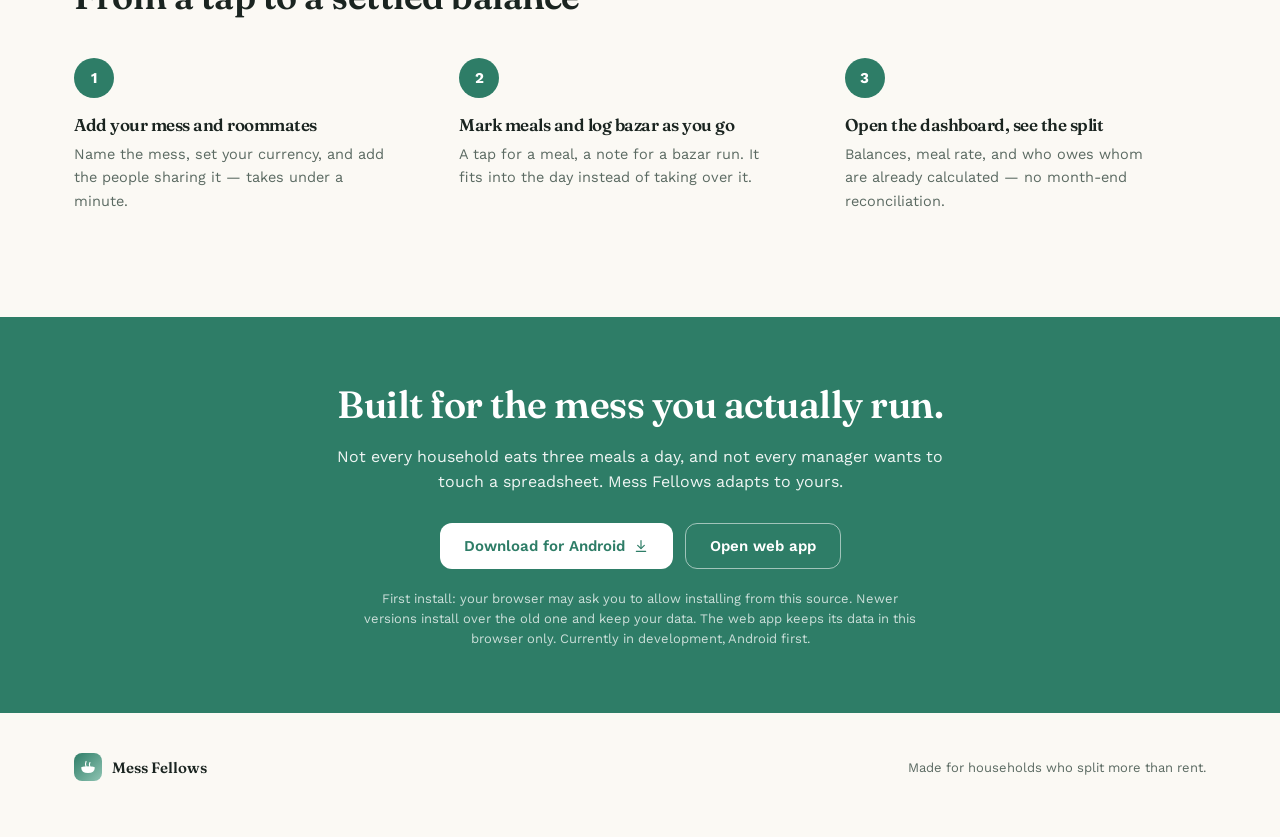
==== commit 6ef10ffd: "feat(landing): add Android APK download buttons" ====
--- a/landing/index.html
+++ b/landing/index.html
@@ -38,6 +38,7 @@
     <nav class="nav-links" aria-label="Primary">
       <a href="#features">Features</a>
       <a href="#how-it-works">How it works</a>
+      <a href="#download">Download</a>
     </nav>
     <div class="nav-actions">
       <a href="app/" class="btn btn-primary btn-sm">Open web app</a>
@@ -57,12 +58,12 @@
         <h1>Running a mess shouldn&rsquo;t feel like a second job.</h1>
         <p class="lede">Mess Fellows tracks who ate what, who bought the bazar, and who owes whom — so the manager stops doing it in a notebook at midnight.</p>
         <div class="hero-actions">
-          <a href="app/" class="btn btn-primary">
-            Open web app
-            <svg width="16" height="16" viewBox="0 0 24 24" fill="none" stroke="currentColor" stroke-width="1.8" stroke-linecap="round" stroke-linejoin="round"><path d="M5 12h14"/><path d="M13 6l6 6-6 6"/></svg>
+          <a href="https://github.com/pulok1/messfellows/releases/latest/download/messfellows.apk" class="btn btn-primary" download>
+            Download for Android
+            <svg width="16" height="16" viewBox="0 0 24 24" fill="none" stroke="currentColor" stroke-width="1.8" stroke-linecap="round" stroke-linejoin="round"><path d="M12 4v11"/><path d="M7 11l5 5 5-5"/><path d="M5 20h14"/></svg>
           </a>
+          <a href="app/" class="btn btn-ghost">Open web app</a>
           <a href="#how-it-works" class="btn btn-ghost">See how it works</a>
-          <a href="#features" class="btn btn-ghost">Explore features</a>
         </div>
         <div class="stats-row">
           <div class="stat">
@@ -218,12 +219,18 @@
     </div>
   </section>
 
-  <section class="cta-band">
+  <section class="cta-band" id="download">
     <div class="wrap cta-inner reveal">
       <h2>Built for the mess you actually run.</h2>
       <p>Not every household eats three meals a day, and not every manager wants to touch a spreadsheet. Mess Fellows adapts to yours.</p>
-      <a href="app/" class="btn btn-light">Open web app</a>
-      <div class="cta-note">Currently in development, Android first. The web app keeps your data in this browser.</div>
+      <div class="cta-actions">
+        <a href="https://github.com/pulok1/messfellows/releases/latest/download/messfellows.apk" class="btn btn-light" download>
+          Download for Android
+          <svg width="16" height="16" viewBox="0 0 24 24" fill="none" stroke="currentColor" stroke-width="1.8" stroke-linecap="round" stroke-linejoin="round"><path d="M12 4v11"/><path d="M7 11l5 5 5-5"/><path d="M5 20h14"/></svg>
+        </a>
+        <a href="app/" class="btn btn-outline-light">Open web app</a>
+      </div>
+      <div class="cta-note">First install: your browser may ask you to allow installing from this source. Newer versions install over the old one and keep your data. The web app keeps its data in this browser only. Currently in development, Android first.</div>
     </div>
   </section>
 </main>
--- a/landing/styles.css
+++ b/landing/styles.css
@@ -108,8 +108,10 @@
 .btn-primary:hover { filter: brightness(0.93); transform: translateY(-1px); }
 .btn-ghost { border: 1px solid var(--border); color: var(--text); transition: background .15s ease; }
 .btn-ghost:hover { background: var(--surface-high); }
-.btn-light { background: var(--on-accent); color: var(--accent); margin-top: 28px; transition: filter .15s ease, transform .15s ease; }
+.btn-light { background: var(--on-accent); color: var(--accent); transition: filter .15s ease, transform .15s ease; }
 .btn-light:hover { filter: brightness(0.94); transform: translateY(-1px); }
+.btn-outline-light { border: 1px solid color-mix(in srgb, var(--on-accent) 55%, transparent); color: var(--on-accent); transition: background .15s ease; }
+.btn-outline-light:hover { background: color-mix(in srgb, var(--on-accent) 12%, transparent); }
 .btn-sm { padding: 8px 16px; border-radius: 10px; font-size: 14px; }
 
 .stats-row { display: flex; gap: 28px; padding-top: 24px; border-top: 1px solid var(--border); flex-wrap: wrap; }
@@ -198,7 +200,8 @@
 .cta-inner { padding: 64px 24px; text-align: center; max-width: 700px; }
 .cta-band h2 { font-size: clamp(26px, 3.6vw, 38px); margin-bottom: 16px; }
 .cta-band p { font-size: 16px; line-height: 1.6; opacity: .92; }
-.cta-note { margin-top: 20px; font-size: 13px; opacity: .75; }
+.cta-actions { display: flex; flex-wrap: wrap; justify-content: center; gap: 12px; margin-top: 28px; }
+.cta-note { margin-top: 20px; max-width: 560px; margin-left: auto; margin-right: auto; line-height: 1.55; font-size: 13px; opacity: .75; }
 
 .footer-inner { padding: 40px 24px 56px; display: flex; flex-wrap: wrap; align-items: center; justify-content: space-between; gap: 16px; }
 .brand-footer { font-size: 15px; }
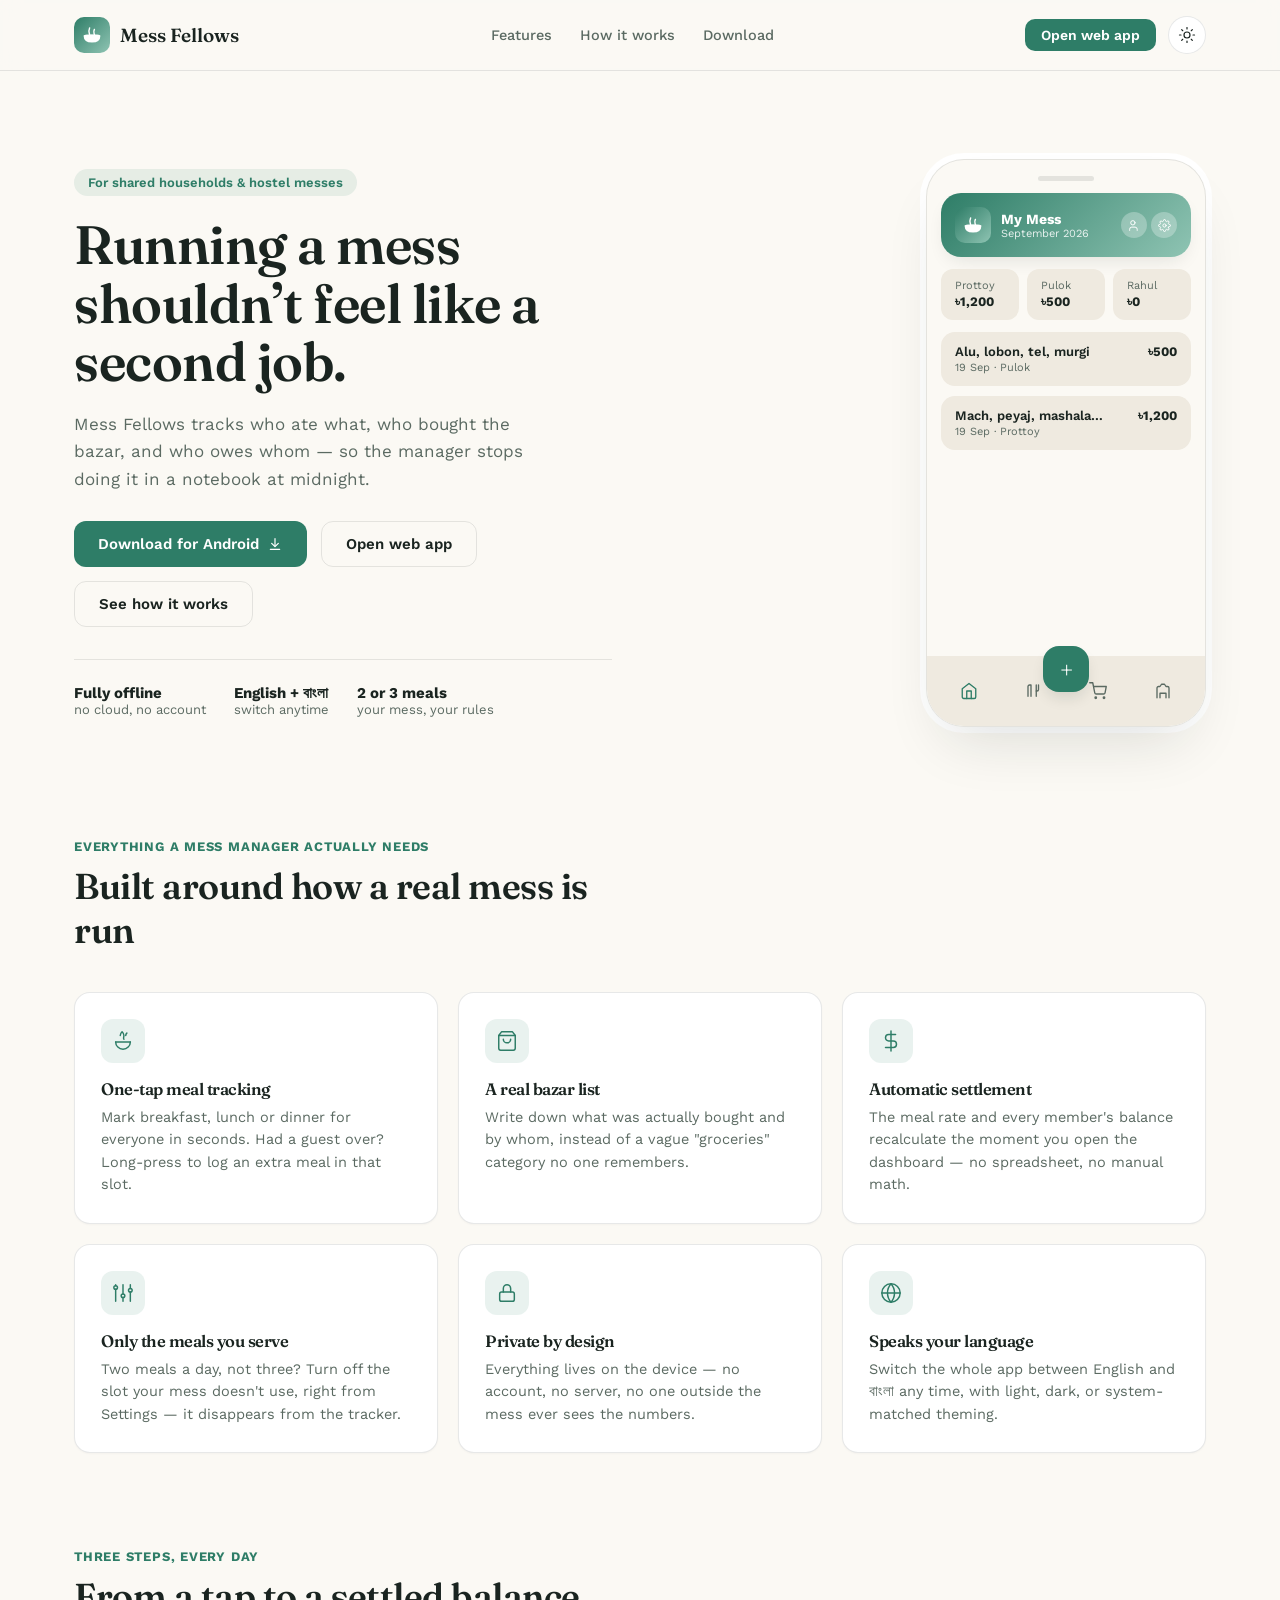
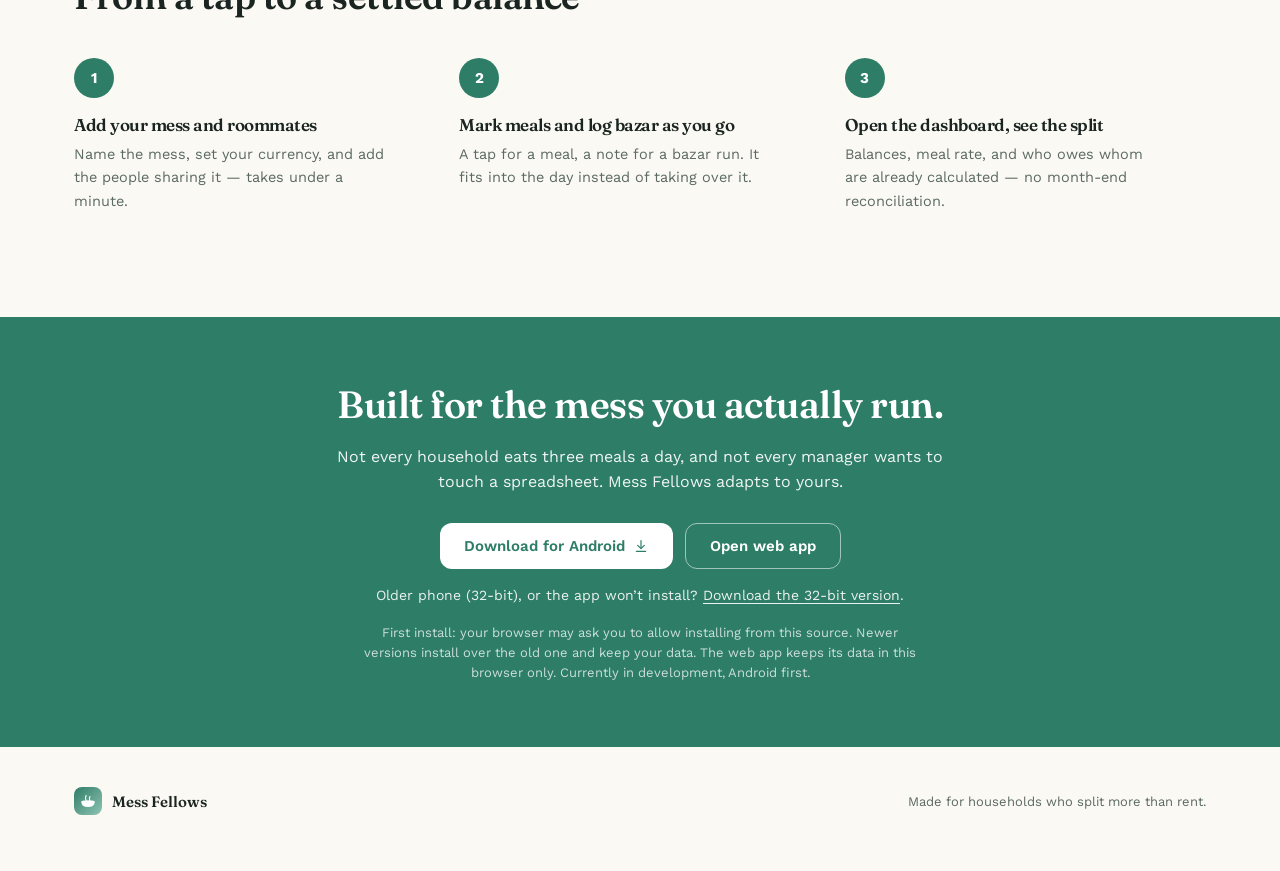
==== commit 4987dc24: "feat(landing): link the 32-bit APK for older phones" ====
--- a/landing/index.html
+++ b/landing/index.html
@@ -230,6 +230,7 @@
         </a>
         <a href="app/" class="btn btn-outline-light">Open web app</a>
       </div>
+      <div class="cta-older">Older phone (32-bit), or the app won&rsquo;t install? <a href="https://github.com/pulok1/messfellows/releases/latest/download/messfellows-32bit.apk" download>Download the 32-bit version</a>.</div>
       <div class="cta-note">First install: your browser may ask you to allow installing from this source. Newer versions install over the old one and keep your data. The web app keeps its data in this browser only. Currently in development, Android first.</div>
     </div>
   </section>
--- a/landing/styles.css
+++ b/landing/styles.css
@@ -201,6 +201,8 @@
 .cta-band h2 { font-size: clamp(26px, 3.6vw, 38px); margin-bottom: 16px; }
 .cta-band p { font-size: 16px; line-height: 1.6; opacity: .92; }
 .cta-actions { display: flex; flex-wrap: wrap; justify-content: center; gap: 12px; margin-top: 28px; }
+.cta-older { margin-top: 18px; font-size: 14px; opacity: .9; }
+.cta-older a { text-decoration: underline; text-underline-offset: 3px; }
 .cta-note { margin-top: 20px; max-width: 560px; margin-left: auto; margin-right: auto; line-height: 1.55; font-size: 13px; opacity: .75; }
 
 .footer-inner { padding: 40px 24px 56px; display: flex; flex-wrap: wrap; align-items: center; justify-content: space-between; gap: 16px; }
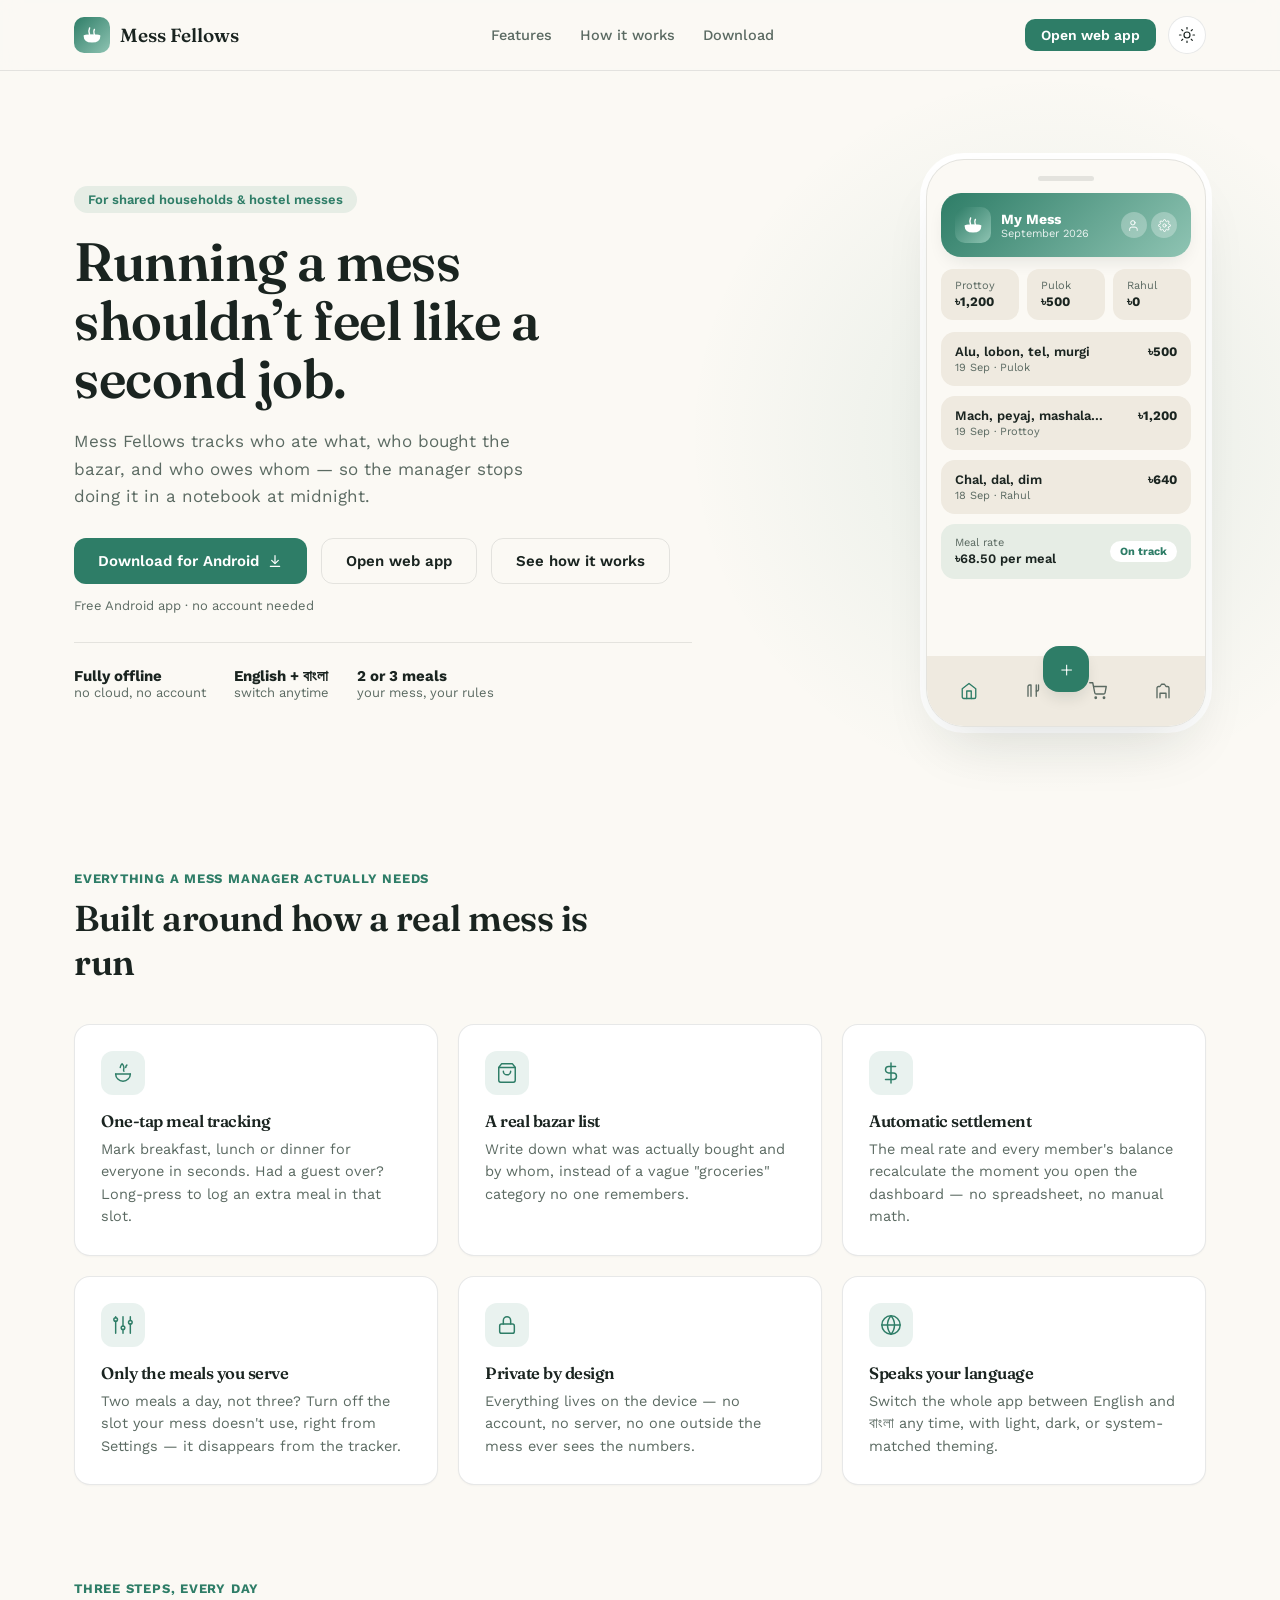
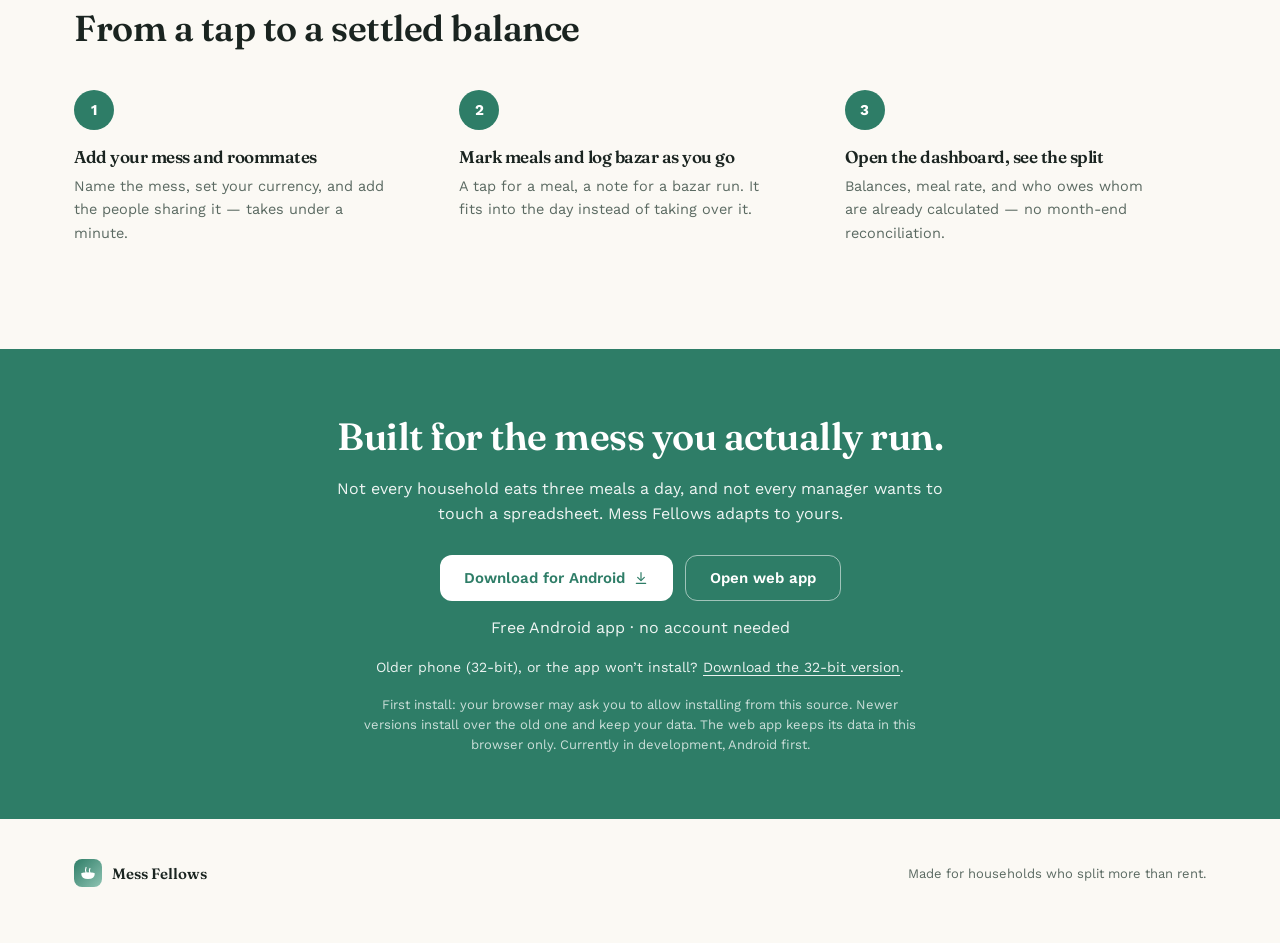
==== commit 7b5fa0f4: "feat(landing): polish the mobile layout, add a sticky download bar and live version label" ====
--- a/landing/index.html
+++ b/landing/index.html
@@ -6,6 +6,7 @@
 <title>Mess Fellows — meal &amp; bazar tracking for shared households</title>
 <meta name="description" content="Mess Fellows tracks who ate what, who bought the bazar, and who owes whom — offline, private, and bilingual (English + বাংলা).">
 <meta name="theme-color" content="#2E7D67">
+<meta name="color-scheme" content="light dark">
 
 <meta property="og:type" content="website">
 <meta property="og:title" content="Mess Fellows — meal & bazar tracking for shared households">
@@ -41,7 +42,7 @@
       <a href="#download">Download</a>
     </nav>
     <div class="nav-actions">
-      <a href="app/" class="btn btn-primary btn-sm">Open web app</a>
+      <a href="app/" class="btn btn-primary btn-sm"><span class="hide-xs">Open web app</span><span class="show-xs">Web app</span></a>
       <button id="theme-toggle" class="theme-toggle" type="button" aria-label="Toggle dark mode">
         <svg id="icon-sun" width="18" height="18" viewBox="0 0 24 24" fill="none" stroke="currentColor" stroke-width="1.6" stroke-linecap="round" stroke-linejoin="round"><circle cx="12" cy="12" r="4"/><path d="M12 2v2"/><path d="M12 20v2"/><path d="M4.9 4.9l1.4 1.4"/><path d="M17.7 17.7l1.4 1.4"/><path d="M2 12h2"/><path d="M20 12h2"/><path d="M4.9 19.1l1.4-1.4"/><path d="M17.7 6.3l1.4-1.4"/></svg>
         <svg id="icon-moon" width="18" height="18" viewBox="0 0 24 24" fill="none" stroke="currentColor" stroke-width="1.6" stroke-linecap="round" stroke-linejoin="round" style="display:none"><path d="M21 12.8A9 9 0 1 1 11.2 3 7 7 0 0 0 21 12.8Z"/></svg>
@@ -63,8 +64,10 @@
             <svg width="16" height="16" viewBox="0 0 24 24" fill="none" stroke="currentColor" stroke-width="1.8" stroke-linecap="round" stroke-linejoin="round"><path d="M12 4v11"/><path d="M7 11l5 5 5-5"/><path d="M5 20h14"/></svg>
           </a>
           <a href="app/" class="btn btn-ghost">Open web app</a>
-          <a href="#how-it-works" class="btn btn-ghost">See how it works</a>
-        </div>
+          <a href="#how-it-works" class="btn btn-ghost hide-sm">See how it works</a>
+        </div>
+        <p class="apk-meta" data-apk-meta>Free Android app &middot; no account needed</p>
+        <p class="ios-hint" hidden>On iPhone? Android apps don&rsquo;t install on iOS &mdash; open the web app and use <strong>Share &rarr; Add to Home Screen</strong>.</p>
         <div class="stats-row">
           <div class="stat">
             <div class="stat-title">Fully offline</div>
@@ -127,6 +130,20 @@
             </div>
             <div class="entry-amount">৳1,200</div>
           </div>
+          <div class="phone-entry">
+            <div class="entry-text">
+              <div class="entry-title">Chal, dal, dim</div>
+              <div class="entry-meta">18 Sep · Rahul</div>
+            </div>
+            <div class="entry-amount">৳640</div>
+          </div>
+          <div class="phone-summary">
+            <div>
+              <div class="chip-label">Meal rate</div>
+              <div class="entry-title">৳68.50 per meal</div>
+            </div>
+            <div class="summary-pill">On track</div>
+          </div>
 
           <div class="phone-navbar">
             <svg class="nav-icon active" width="18" height="18" viewBox="0 0 24 24" fill="none" stroke="currentColor" stroke-width="1.8" stroke-linecap="round" stroke-linejoin="round"><path d="M3 9l9-7 9 7v11a2 2 0 0 1-2 2H5a2 2 0 0 1-2-2z"/><path d="M9 22V12h6v10"/></svg>
@@ -230,6 +247,7 @@
         </a>
         <a href="app/" class="btn btn-outline-light">Open web app</a>
       </div>
+      <p class="apk-meta apk-meta-light" data-apk-meta>Free Android app &middot; no account needed</p>
       <div class="cta-older">Older phone (32-bit), or the app won&rsquo;t install? <a href="https://github.com/pulok1/messfellows/releases/latest/download/messfellows-32bit.apk" download>Download the 32-bit version</a>.</div>
       <div class="cta-note">First install: your browser may ask you to allow installing from this source. Newer versions install over the old one and keep your data. The web app keeps its data in this browser only. Currently in development, Android first.</div>
     </div>
@@ -253,6 +271,11 @@
   </div>
 </footer>
 
+<div class="sticky-cta" id="sticky-cta">
+  <a href="https://github.com/pulok1/messfellows/releases/latest/download/messfellows.apk" class="btn btn-primary" download>Download for Android</a>
+  <a href="app/" class="btn btn-ghost">Web app</a>
+</div>
+
 <script src="script.js" defer></script>
 </body>
 </html>
--- a/landing/styles.css
+++ b/landing/styles.css
@@ -6,6 +6,7 @@
   --text-muted: #5B6A62;
   --accent: #2E7D67;
   --accent-light: #8FC4B3;
+  --accent-ink: #2E7D67;
   --on-accent: #FFFFFF;
   --border: rgba(20, 36, 30, 0.10);
   --accent-tint: rgba(46, 125, 103, 0.10);
@@ -20,6 +21,7 @@
     --text: #E7ECE8;
     --text-muted: #A9B3AE;
     --accent-light: #4F9080;
+    --accent-ink: #7CC7B0;
     --border: rgba(255, 255, 255, 0.10);
     --accent-tint: rgba(46, 125, 103, 0.24);
     --shadow: rgba(0, 0, 0, 0.5);
@@ -33,6 +35,7 @@
   --text: #E7ECE8;
   --text-muted: #A9B3AE;
   --accent-light: #4F9080;
+  --accent-ink: #7CC7B0;
   --border: rgba(255, 255, 255, 0.10);
   --accent-tint: rgba(46, 125, 103, 0.24);
   --shadow: rgba(0, 0, 0, 0.5);
@@ -40,7 +43,9 @@
 
 * { box-sizing: border-box; }
 
-html { scroll-behavior: smooth; }
+html { scroll-behavior: smooth; -webkit-text-size-adjust: 100%; }
+a, button { -webkit-tap-highlight-color: transparent; }
+:focus-visible { outline: 2px solid var(--accent); outline-offset: 3px; border-radius: 6px; }
 
 body {
   margin: 0;
@@ -73,7 +78,7 @@
   border-bottom: 1px solid var(--border);
 }
 .nav-inner { display: flex; align-items: center; justify-content: space-between; gap: 16px; padding: 16px 24px; }
-.brand { display: flex; align-items: center; gap: 10px; font-family: 'Fraunces', serif; font-weight: 600; font-size: 19px; }
+.brand { display: flex; align-items: center; gap: 10px; white-space: nowrap; font-family: 'Fraunces', serif; font-weight: 600; font-size: 19px; }
 .brand-mark { width: 36px; height: 36px; border-radius: 10px; background: linear-gradient(135deg, var(--accent), var(--accent-light)); display: flex; align-items: center; justify-content: center; flex-shrink: 0; }
 .brand-mark-sm { width: 28px; height: 28px; border-radius: 8px; }
 .nav-links { display: flex; align-items: center; gap: 28px; font-size: 14.5px; font-weight: 500; color: var(--text-muted); }
@@ -90,20 +95,29 @@
 .theme-toggle:hover { transform: scale(1.06); }
 
 /* Hero */
-.hero { padding: clamp(40px, 7vw, 88px) 0 40px; }
-.hero-row { display: flex; align-items: center; gap: 56px; }
-.hero-copy { max-width: 560px; flex: 1; }
+.hero { position: relative; overflow: hidden; padding: clamp(40px, 7vw, 88px) 0 72px; }
+.hero::before {
+  content: ''; position: absolute; z-index: 0; pointer-events: none;
+  width: min(720px, 120vw); aspect-ratio: 1; top: 50%; right: -10%; transform: translateY(-50%);
+  background: radial-gradient(closest-side, var(--accent-tint), transparent);
+}
+.hero-row { position: relative; z-index: 1; display: flex; align-items: center; gap: 56px; }
+.hero-copy { max-width: 640px; flex: 1.35; }
 .eyebrow-badge {
   display: inline-flex; align-items: center; gap: 8px;
   padding: 6px 14px; border-radius: 999px;
-  background: var(--accent-tint); color: var(--accent);
+  background: var(--accent-tint); color: var(--accent-ink);
   font-size: 13px; font-weight: 600; margin-bottom: 20px;
 }
 h1 { font-size: clamp(34px, 4.6vw, 54px); line-height: 1.08; margin-bottom: 20px; }
 .lede { font-size: 17px; line-height: 1.6; color: var(--text-muted); max-width: 480px; margin-bottom: 28px; }
-.hero-actions { display: flex; flex-wrap: wrap; gap: 14px; margin-bottom: 32px; }
-
-.btn { display: inline-flex; align-items: center; gap: 8px; padding: 13px 24px; border-radius: 12px; font-weight: 600; font-size: 15px; }
+.hero-actions { display: flex; flex-wrap: wrap; gap: 14px; margin-bottom: 14px; }
+.apk-meta { font-size: 13px; color: var(--text-muted); margin-bottom: 28px; min-height: 1.2em; }
+.apk-meta-light { color: inherit; opacity: .8; margin: 14px 0 0; }
+.ios-hint { font-size: 13.5px; line-height: 1.5; padding: 10px 14px; border-radius: 12px; background: var(--accent-tint); color: var(--text); margin-bottom: 24px; }
+.ios-hint[hidden] { display: none; }
+
+.btn { display: inline-flex; align-items: center; justify-content: center; white-space: nowrap; gap: 8px; padding: 13px 24px; border-radius: 12px; font-weight: 600; font-size: 15px; }
 .btn-primary { background: var(--accent); color: var(--on-accent); transition: filter .15s ease, transform .15s ease; }
 .btn-primary:hover { filter: brightness(0.93); transform: translateY(-1px); }
 .btn-ghost { border: 1px solid var(--border); color: var(--text); transition: background .15s ease; }
@@ -151,13 +165,16 @@
 .entry-meta { font-size: 11px; color: var(--text-muted); margin-top: 2px; }
 .entry-amount { font-weight: 700; font-size: 13px; color: var(--text); flex-shrink: 0; }
 
+.phone-summary { background: var(--accent-tint); border-radius: 14px; padding: 12px 14px; display: flex; justify-content: space-between; align-items: center; gap: 10px; }
+.summary-pill { font-size: 11px; font-weight: 700; color: var(--accent-ink); background: var(--surface); border-radius: 999px; padding: 4px 10px; flex-shrink: 0; }
+
 .phone-navbar {
   position: absolute; bottom: 0; left: 0; right: 0; height: 70px;
   background: var(--surface-high); border-radius: 0 0 36px 36px;
   display: flex; align-items: center; justify-content: space-around; padding: 0 10px;
 }
 .nav-icon { color: var(--text-muted); }
-.nav-icon.active { color: var(--accent); }
+.nav-icon.active { color: var(--accent-ink); }
 .phone-fab {
   position: absolute; bottom: 34px; left: 50%; transform: translateX(-50%);
   width: 46px; height: 46px; border-radius: 16px; background: var(--accent);
@@ -169,7 +186,7 @@
 /* Sections */
 .section { padding: 72px 0 24px; }
 .section-head { max-width: 560px; margin-bottom: 40px; }
-.eyebrow { font-size: 13px; font-weight: 700; letter-spacing: .06em; text-transform: uppercase; color: var(--accent); margin-bottom: 10px; }
+.eyebrow { font-size: 13px; font-weight: 700; letter-spacing: .06em; text-transform: uppercase; color: var(--accent-ink); margin-bottom: 10px; }
 h2 { font-size: clamp(26px, 3.2vw, 36px); }
 
 .features-grid { display: grid; grid-template-columns: repeat(auto-fit, minmax(280px, 1fr)); gap: 20px; }
@@ -181,7 +198,7 @@
 .feature-card:hover { transform: translateY(-3px); }
 .feature-icon {
   width: 44px; height: 44px; border-radius: 12px;
-  background: var(--accent-tint); color: var(--accent);
+  background: var(--accent-tint); color: var(--accent-ink);
   display: flex; align-items: center; justify-content: center; margin-bottom: 16px;
 }
 .feature-card h3 { font-size: 16.5px; margin-bottom: 8px; }
@@ -217,10 +234,79 @@
   html { scroll-behavior: auto; }
 }
 
+.sticky-cta, .show-xs { display: none; }
+
 @media (max-width: 860px) {
-  .hero-row { flex-direction: column; }
-  .hero-copy { max-width: 100%; }
+  .hero-row { flex-direction: column; align-items: stretch; gap: 40px; }
+  .hero-copy { max-width: 100%; text-align: center; }
+  .eyebrow-badge { margin-left: auto; margin-right: auto; }
+  .lede { margin-left: auto; margin-right: auto; }
+  .hero-actions { justify-content: center; }
+  .apk-meta { margin-bottom: 24px; }
+  .stats-row { justify-content: center; }
   .hero-art { justify-content: center; }
   .nav-links { display: none; }
-  .steps { flex-direction: column; }
-}
+
+  .section { padding: 56px 0 8px; }
+  .section-head { margin-bottom: 28px; }
+
+  /* Steps as a vertical timeline */
+  .steps { flex-direction: column; gap: 0; }
+  .step { flex: none; min-width: 0; position: relative; padding: 0 0 28px 58px; }
+  .step:last-child { padding-bottom: 0; }
+  .step-num { position: absolute; left: 0; top: 0; margin: 0; }
+  .step:not(:last-child)::before {
+    content: ''; position: absolute; left: 19px; top: 46px; bottom: 6px; width: 2px;
+    background: var(--border);
+  }
+
+  /* CTA becomes a rounded card */
+  .cta-band { margin: 48px 16px 0; border-radius: 24px; }
+  .cta-inner { padding: 44px 20px; }
+
+  /* Sticky download bar, shown by script.js once the hero buttons scroll away */
+  .sticky-cta {
+    display: flex; gap: 10px; position: fixed; left: 0; right: 0; bottom: 0; z-index: 30;
+    padding: 10px 16px calc(10px + env(safe-area-inset-bottom));
+    background: color-mix(in srgb, var(--bg) 88%, transparent);
+    backdrop-filter: blur(12px); -webkit-backdrop-filter: blur(12px);
+    border-top: 1px solid var(--border);
+    transform: translateY(110%); transition: transform .25s ease;
+  }
+  .sticky-cta.is-visible { transform: none; }
+  .sticky-cta .btn { padding: 13px 18px; }
+  .sticky-cta .btn-primary { flex: 1; }
+  .footer-inner { padding-bottom: 104px; flex-direction: column; text-align: center; }
+}
+
+@media (max-width: 520px) {
+  .wrap { padding: 0 20px; }
+  .nav-inner { padding: 12px 20px; }
+  .brand { font-size: 17px; }
+  .brand-mark { width: 32px; height: 32px; }
+  .hide-xs, .hide-sm { display: none; }
+  .show-xs { display: inline; }
+  .hero { padding-top: 28px; }
+  h1 { font-size: 34px; }
+  .lede { font-size: 16px; }
+  .hero-actions { flex-direction: column; gap: 10px; }
+  .hero-actions .btn { width: 100%; padding: 15px 24px; font-size: 16px; }
+  .stats-row { display: grid; grid-template-columns: repeat(3, 1fr); gap: 10px; padding-top: 20px; }
+  .stat-title { font-size: 13.5px; }
+  .stat-sub { font-size: 12px; }
+
+  .phone { width: min(280px, 100%); height: auto; padding-bottom: 92px; }
+
+  /* Compact feature cards: icon beside the title */
+  .features-grid { gap: 12px; }
+  .feature-card { display: grid; grid-template-columns: 44px 1fr; column-gap: 14px; align-items: center; padding: 18px; }
+  .feature-icon { margin-bottom: 0; }
+  .feature-card h3 { margin: 0; }
+  .feature-card p { grid-column: 1 / -1; margin-top: 12px; }
+  .feature-card:hover { transform: none; }
+
+  .footer-inner { padding: 36px 20px 104px; }
+  .cta-inner { padding: 40px 18px; }
+  .cta-actions { flex-direction: column; align-items: stretch; }
+  .cta-actions .btn { width: 100%; padding: 15px 24px; font-size: 16px; }
+}
